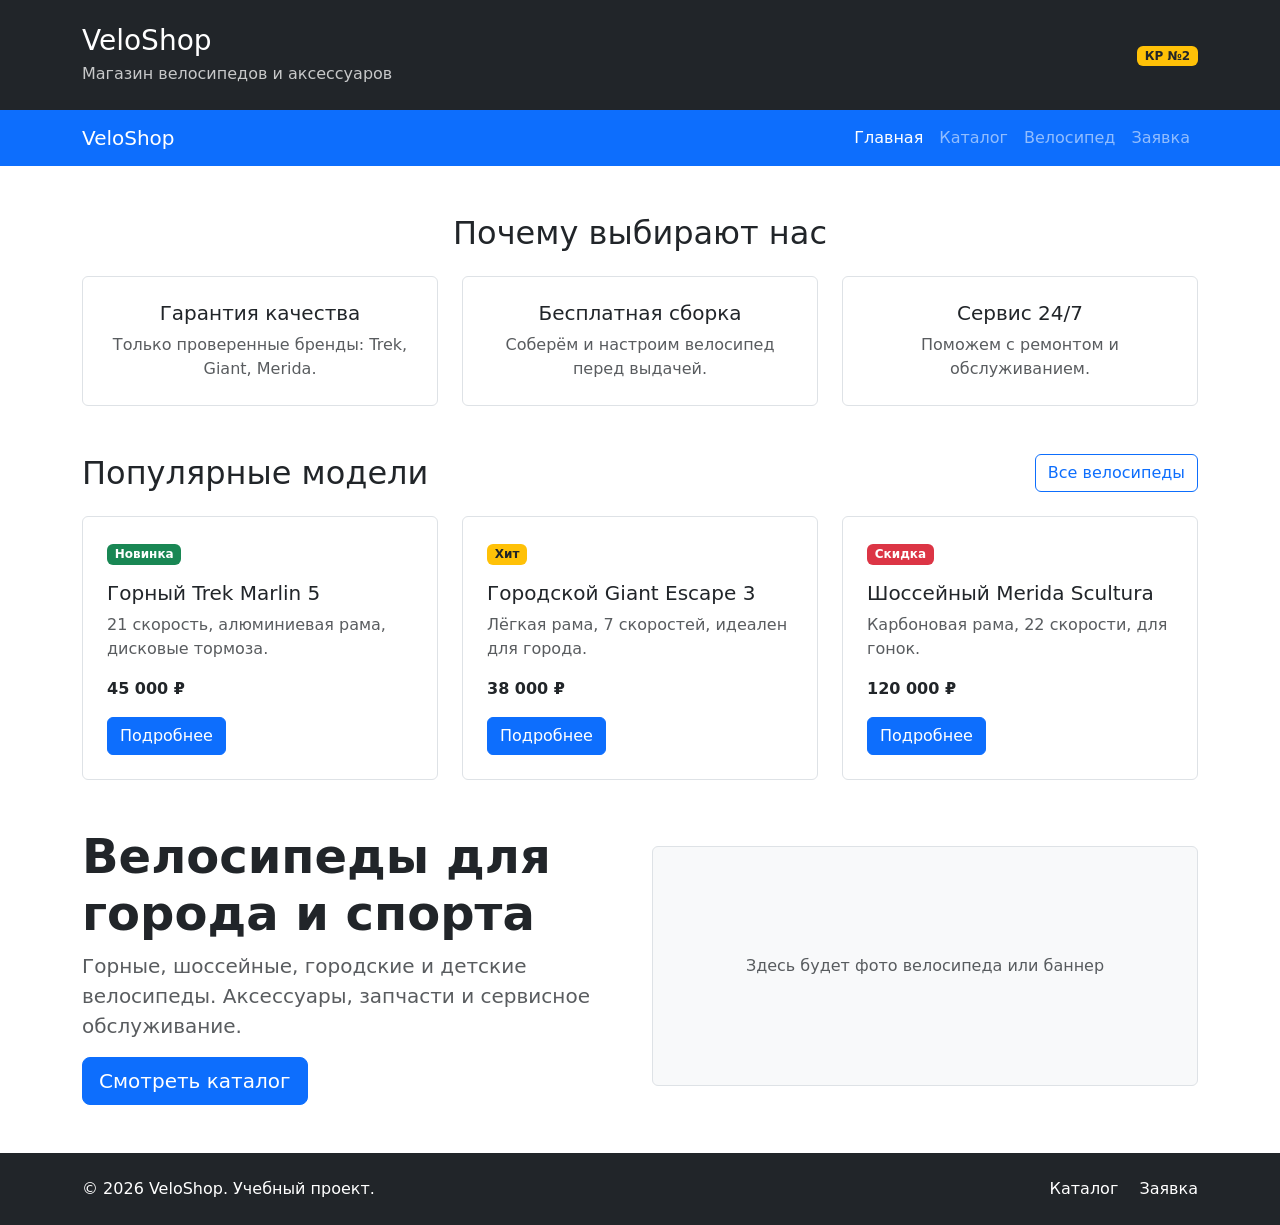
==== index.html @ 2512072e "feat: create VeloShop Bootstrap grid homepage" ====
<!DOCTYPE html>
<html lang="ru">
<head>
    <meta charset="UTF-8">
    <meta name="viewport" content="width=device-width, initial-scale=1.0">
    <title>Главная – VeloShop</title>

    <!-- Bootstrap CSS через CDN -->
    <link href="https://cdn.jsdelivr.net/npm/bootstrap@5.3.8/dist/css/bootstrap.min.css" rel="stylesheet">

    <!-- Собственные стили (ПОСЛЕ Bootstrap) -->
    <link rel="stylesheet" href="css/custom.css">
</head>
<body>
    <header class="bg-dark text-white py-4">
        <div class="container">
            <div class="row align-items-center">
                <div class="col-12 col-md-8">
                    <h1 class="h3 mb-1">VeloShop</h1>
                    <p class="mb-0 opacity-75">Магазин велосипедов и аксессуаров</p>
                </div>
                <div class="col-12 col-md-4 text-md-end mt-3 mt-md-0">
                    <span class="badge bg-warning text-dark">КР №2</span>
                </div>
            </div>
        </div>
    </header>

    <nav class="navbar navbar-expand-lg navbar-dark bg-primary">
        <div class="container">
            <a class="navbar-brand" href="index.html">VeloShop</a>
            <button class="navbar-toggler" type="button" data-bs-toggle="collapse" data-bs-target="#mainNavbar" aria-controls="mainNavbar" aria-expanded="false" aria-label="Переключить навигацию">
                <span class="navbar-toggler-icon"></span>
            </button>
            <div class="collapse navbar-collapse" id="mainNavbar">
                <ul class="navbar-nav ms-auto">
                    <li class="nav-item"><a class="nav-link active" href="index.html">Главная</a></li>
                    <li class="nav-item"><a class="nav-link" href="catalog.html">Каталог</a></li>
                    <li class="nav-item"><a class="nav-link" href="product.html">Велосипед</a></li>
                    <li class="nav-item"><a class="nav-link" href="order.html">Заявка</a></li>
                </ul>
            </div>
        </div>
    </nav>

    <main>

        <section class="container my-5">
            <h2 class="text-center mb-4">Почему выбирают нас</h2>
            <div class="row g-4">
                <div class="col-12 col-md-4">
                    <div class="p-4 border rounded h-100 bg-white text-center">
                        <h3 class="h5">Гарантия качества</h3>
                        <p class="mb-0 text-muted">Только проверенные бренды: Trek, Giant, Merida.</p>
                    </div>
                </div>
                <div class="col-12 col-md-4">
                    <div class="p-4 border rounded h-100 bg-white text-center">
                        <h3 class="h5">Бесплатная сборка</h3>
                        <p class="mb-0 text-muted">Соберём и настроим велосипед перед выдачей.</p>
                    </div>
                </div>
                <div class="col-12 col-md-4">
                    <div class="p-4 border rounded h-100 bg-white text-center">
                        <h3 class="h5">Сервис 24/7</h3>
                        <p class="mb-0 text-muted">Поможем с ремонтом и обслуживанием.</p>
                    </div>
                </div>
            </div>
        </section>

        <section class="container my-5">
            <div class="d-flex justify-content-between align-items-center mb-4">
                <h2 class="mb-0">Популярные модели</h2>
                <a class="btn btn-outline-primary" href="catalog.html">Все велосипеды</a>
            </div>

            <div class="row g-4">
                <!-- Велосипед 1 -->
                <div class="col-12 col-md-6 col-lg-4">
                    <div class="border rounded h-100 p-4">
                        <span class="badge bg-success mb-3">Новинка</span>
                        <h3 class="h5">Горный Trek Marlin 5</h3>
                        <p class="text-muted">21 скорость, алюминиевая рама, дисковые тормоза.</p>
                        <p class="fw-bold mb-3">45 000 ₽</p>
                        <a class="btn btn-primary" href="product.html">Подробнее</a>
                    </div>
                </div>
                <!-- Велосипед 2 -->
                <div class="col-12 col-md-6 col-lg-4">
                    <div class="border rounded h-100 p-4">
                        <span class="badge bg-warning text-dark mb-3">Хит</span>
                        <h3 class="h5">Городской Giant Escape 3</h3>
                        <p class="text-muted">Лёгкая рама, 7 скоростей, идеален для города.</p>
                        <p class="fw-bold mb-3">38 000 ₽</p>
                        <a class="btn btn-primary" href="product.html">Подробнее</a>
                    </div>
                </div>
                <!-- Велосипед 3 -->
                <div class="col-12 col-md-6 col-lg-4">
                    <div class="border rounded h-100 p-4">
                        <span class="badge bg-danger mb-3">Скидка</span>
                        <h3 class="h5">Шоссейный Merida Scultura</h3>
                        <p class="text-muted">Карбоновая рама, 22 скорости, для гонок.</p>
                        <p class="fw-bold mb-3">120 000 ₽</p>
                        <a class="btn btn-primary" href="product.html">Подробнее</a>
                    </div>
                </div>
            </div>
        </section>

        <section class="container my-5">
            <div class="row align-items-center g-4">
                <div class="col-12 col-lg-6">
                    <h2 class="display-5 fw-bold">Велосипеды для города и спорта</h2>
                    <p class="lead text-muted">
                        Горные, шоссейные, городские и детские велосипеды.
                        Аксессуары, запчасти и сервисное обслуживание.
                    </p>
                    <a class="btn btn-primary btn-lg" href="catalog.html">Смотреть каталог</a>
                </div>
                <div class="col-12 col-lg-6">
                    <div class="p-5 bg-light border rounded text-center placeholder-box">
                        <p class="mb-0 text-muted">Здесь будет фото велосипеда или баннер</p>
                    </div>
                </div>
            </div>
        </section>

    </main>

    <footer class="bg-dark text-white py-4 mt-5">
        <div class="container">
            <div class="row align-items-center g-3">
                <div class="col-12 col-md-6">
                    <p class="mb-0">&copy; 2026 VeloShop. Учебный проект.</p>
                </div>
                <div class="col-12 col-md-6 text-md-end">
                    <a class="text-white text-decoration-none me-3" href="catalog.html">Каталог</a>
                    <a class="text-white text-decoration-none" href="order.html">Заявка</a>
                </div>
            </div>
        </div>
    </footer>

    <!-- Сюда добавим контент -->

    <!-- Bootstrap JS Bundle -->
    <script src="https://cdn.jsdelivr.net/npm/bootstrap@5.3.8/dist/js/bootstrap.bundle.min.js"></script>
</body>
</html>
---- css/custom.css ----
body {
    min-height: 100vh;
}

.placeholder-box {
    min-height: 240px;
    display: flex;
    align-items: center;
    justify-content: center;
}
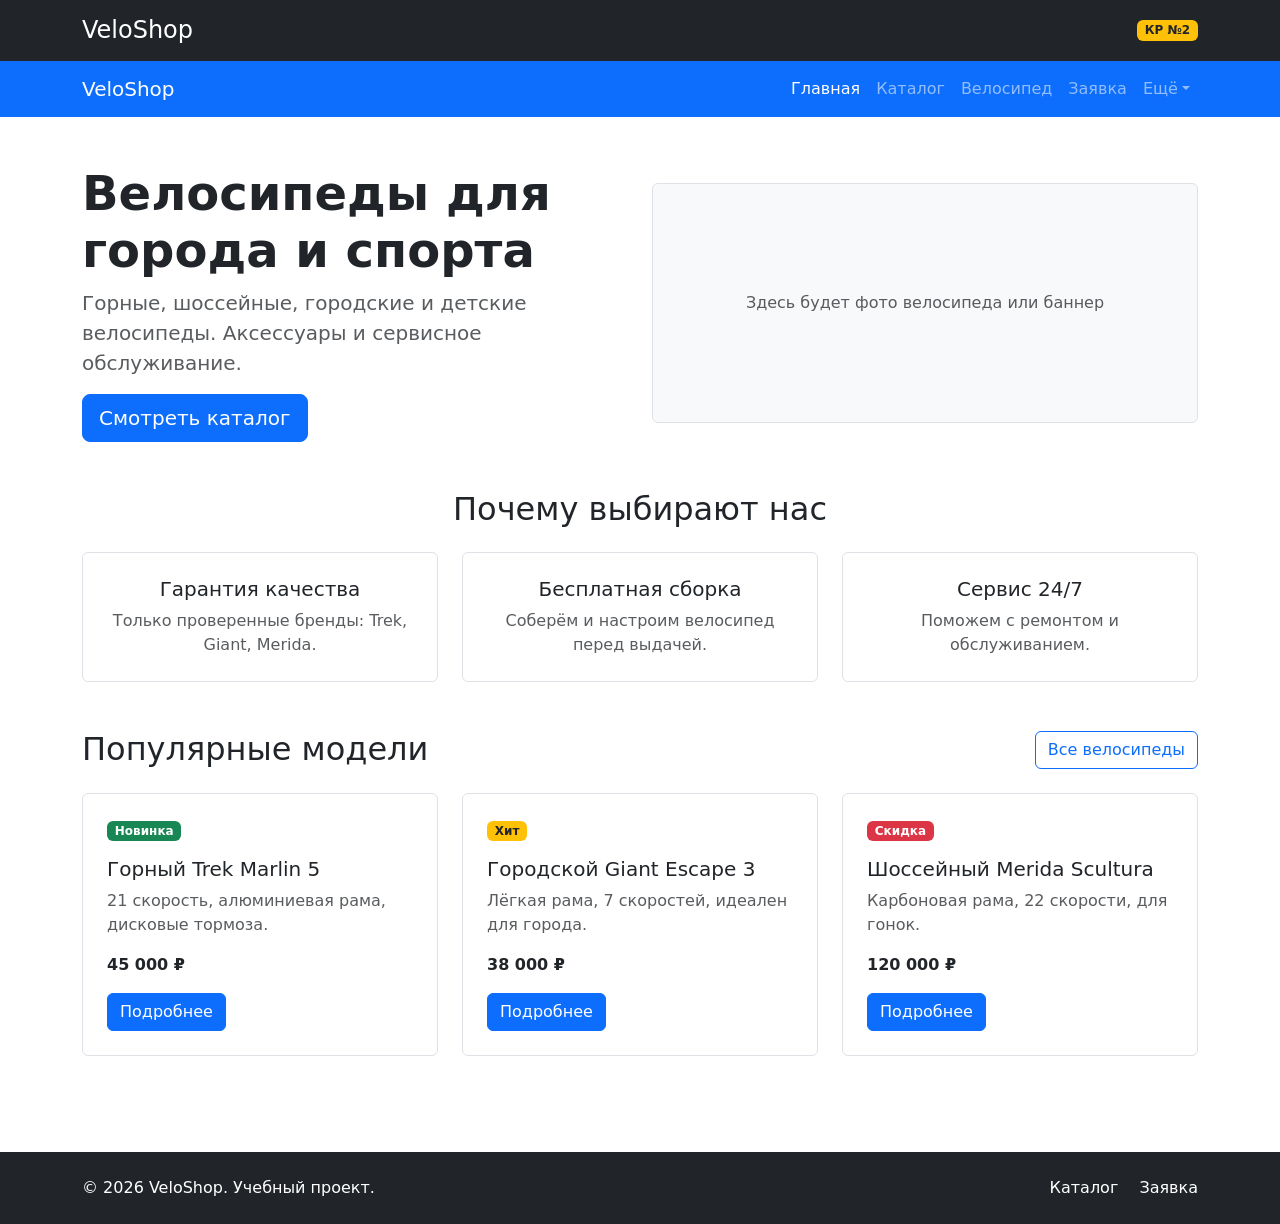
==== commit b7b38117: "feat: add Bootstrap components pages" ====
--- a/index.html
+++ b/index.html
@@ -4,28 +4,22 @@
     <meta charset="UTF-8">
     <meta name="viewport" content="width=device-width, initial-scale=1.0">
     <title>Главная – VeloShop</title>
-
-    <!-- Bootstrap CSS через CDN -->
+    <!-- Bootstrap CSS -->
     <link href="https://cdn.jsdelivr.net/npm/bootstrap@5.3.8/dist/css/bootstrap.min.css" rel="stylesheet">
-
-    <!-- Собственные стили (ПОСЛЕ Bootstrap) -->
+    <!-- Собственные стили -->
     <link rel="stylesheet" href="css/custom.css">
 </head>
 <body>
-    <header class="bg-dark text-white py-4">
-        <div class="container">
-            <div class="row align-items-center">
-                <div class="col-12 col-md-8">
-                    <h1 class="h3 mb-1">VeloShop</h1>
-                    <p class="mb-0 opacity-75">Магазин велосипедов и аксессуаров</p>
-                </div>
-                <div class="col-12 col-md-4 text-md-end mt-3 mt-md-0">
-                    <span class="badge bg-warning text-dark">КР №2</span>
-                </div>
-            </div>
+
+    <!-- Шапка -->
+    <header class="bg-dark text-white py-3">
+        <div class="container d-flex justify-content-between align-items-center">
+            <h1 class="h4 mb-0">VeloShop</h1>
+            <span class="badge bg-warning text-dark">КР №2</span>
         </div>
     </header>
 
+    <!-- Навигация -->
     <nav class="navbar navbar-expand-lg navbar-dark bg-primary">
         <div class="container">
             <a class="navbar-brand" href="index.html">VeloShop</a>
@@ -34,17 +28,41 @@
             </button>
             <div class="collapse navbar-collapse" id="mainNavbar">
                 <ul class="navbar-nav ms-auto">
-                    <li class="nav-item"><a class="nav-link active" href="index.html">Главная</a></li>
+                    <li class="nav-item"><a class="nav-link active" aria-current="page" href="index.html">Главная</a></li>
                     <li class="nav-item"><a class="nav-link" href="catalog.html">Каталог</a></li>
                     <li class="nav-item"><a class="nav-link" href="product.html">Велосипед</a></li>
                     <li class="nav-item"><a class="nav-link" href="order.html">Заявка</a></li>
+                    <li class="nav-item dropdown">
+                        <a class="nav-link dropdown-toggle" href="#" role="button" data-bs-toggle="dropdown" aria-expanded="false">Ещё</a>
+                        <ul class="dropdown-menu">
+                            <li><a class="dropdown-item" href="catalog.html">Все велосипеды</a></li>
+                            <li><a class="dropdown-item" href="order.html">Оформить заявку</a></li>
+                        </ul>
+                    </li>
                 </ul>
             </div>
         </div>
     </nav>
 
+    <!-- Основное содержимое -->
     <main>
+        <!-- Hero-блок -->
+        <section class="container my-5">
+            <div class="row align-items-center g-4">
+                <div class="col-12 col-lg-6">
+                    <h2 class="display-5 fw-bold">Велосипеды для города и спорта</h2>
+                    <p class="lead text-muted">Горные, шоссейные, городские и детские велосипеды. Аксессуары и сервисное обслуживание.</p>
+                    <a class="btn btn-primary btn-lg" href="catalog.html">Смотреть каталог</a>
+                </div>
+                <div class="col-12 col-lg-6">
+                    <div class="p-5 bg-light border rounded text-center placeholder-box">
+                        <p class="mb-0 text-muted">Здесь будет фото велосипеда или баннер</p>
+                    </div>
+                </div>
+            </div>
+        </section>
 
+        <!-- Преимущества -->
         <section class="container my-5">
             <h2 class="text-center mb-4">Почему выбирают нас</h2>
             <div class="row g-4">
@@ -69,14 +87,14 @@
             </div>
         </section>
 
+        <!-- Популярные товары -->
         <section class="container my-5">
             <div class="d-flex justify-content-between align-items-center mb-4">
                 <h2 class="mb-0">Популярные модели</h2>
                 <a class="btn btn-outline-primary" href="catalog.html">Все велосипеды</a>
             </div>
-
             <div class="row g-4">
-                <!-- Велосипед 1 -->
+                <!-- Карточка 1 -->
                 <div class="col-12 col-md-6 col-lg-4">
                     <div class="border rounded h-100 p-4">
                         <span class="badge bg-success mb-3">Новинка</span>
@@ -86,7 +104,7 @@
                         <a class="btn btn-primary" href="product.html">Подробнее</a>
                     </div>
                 </div>
-                <!-- Велосипед 2 -->
+                <!-- Карточка 2 -->
                 <div class="col-12 col-md-6 col-lg-4">
                     <div class="border rounded h-100 p-4">
                         <span class="badge bg-warning text-dark mb-3">Хит</span>
@@ -96,7 +114,7 @@
                         <a class="btn btn-primary" href="product.html">Подробнее</a>
                     </div>
                 </div>
-                <!-- Велосипед 3 -->
+                <!-- Карточка 3 -->
                 <div class="col-12 col-md-6 col-lg-4">
                     <div class="border rounded h-100 p-4">
                         <span class="badge bg-danger mb-3">Скидка</span>
@@ -108,27 +126,9 @@
                 </div>
             </div>
         </section>
-
-        <section class="container my-5">
-            <div class="row align-items-center g-4">
-                <div class="col-12 col-lg-6">
-                    <h2 class="display-5 fw-bold">Велосипеды для города и спорта</h2>
-                    <p class="lead text-muted">
-                        Горные, шоссейные, городские и детские велосипеды.
-                        Аксессуары, запчасти и сервисное обслуживание.
-                    </p>
-                    <a class="btn btn-primary btn-lg" href="catalog.html">Смотреть каталог</a>
-                </div>
-                <div class="col-12 col-lg-6">
-                    <div class="p-5 bg-light border rounded text-center placeholder-box">
-                        <p class="mb-0 text-muted">Здесь будет фото велосипеда или баннер</p>
-                    </div>
-                </div>
-            </div>
-        </section>
-
     </main>
 
+    <!-- Подвал -->
     <footer class="bg-dark text-white py-4 mt-5">
         <div class="container">
             <div class="row align-items-center g-3">
@@ -143,8 +143,6 @@
         </div>
     </footer>
 
-    <!-- Сюда добавим контент -->
-
     <!-- Bootstrap JS Bundle -->
     <script src="https://cdn.jsdelivr.net/npm/bootstrap@5.3.8/dist/js/bootstrap.bundle.min.js"></script>
 </body>
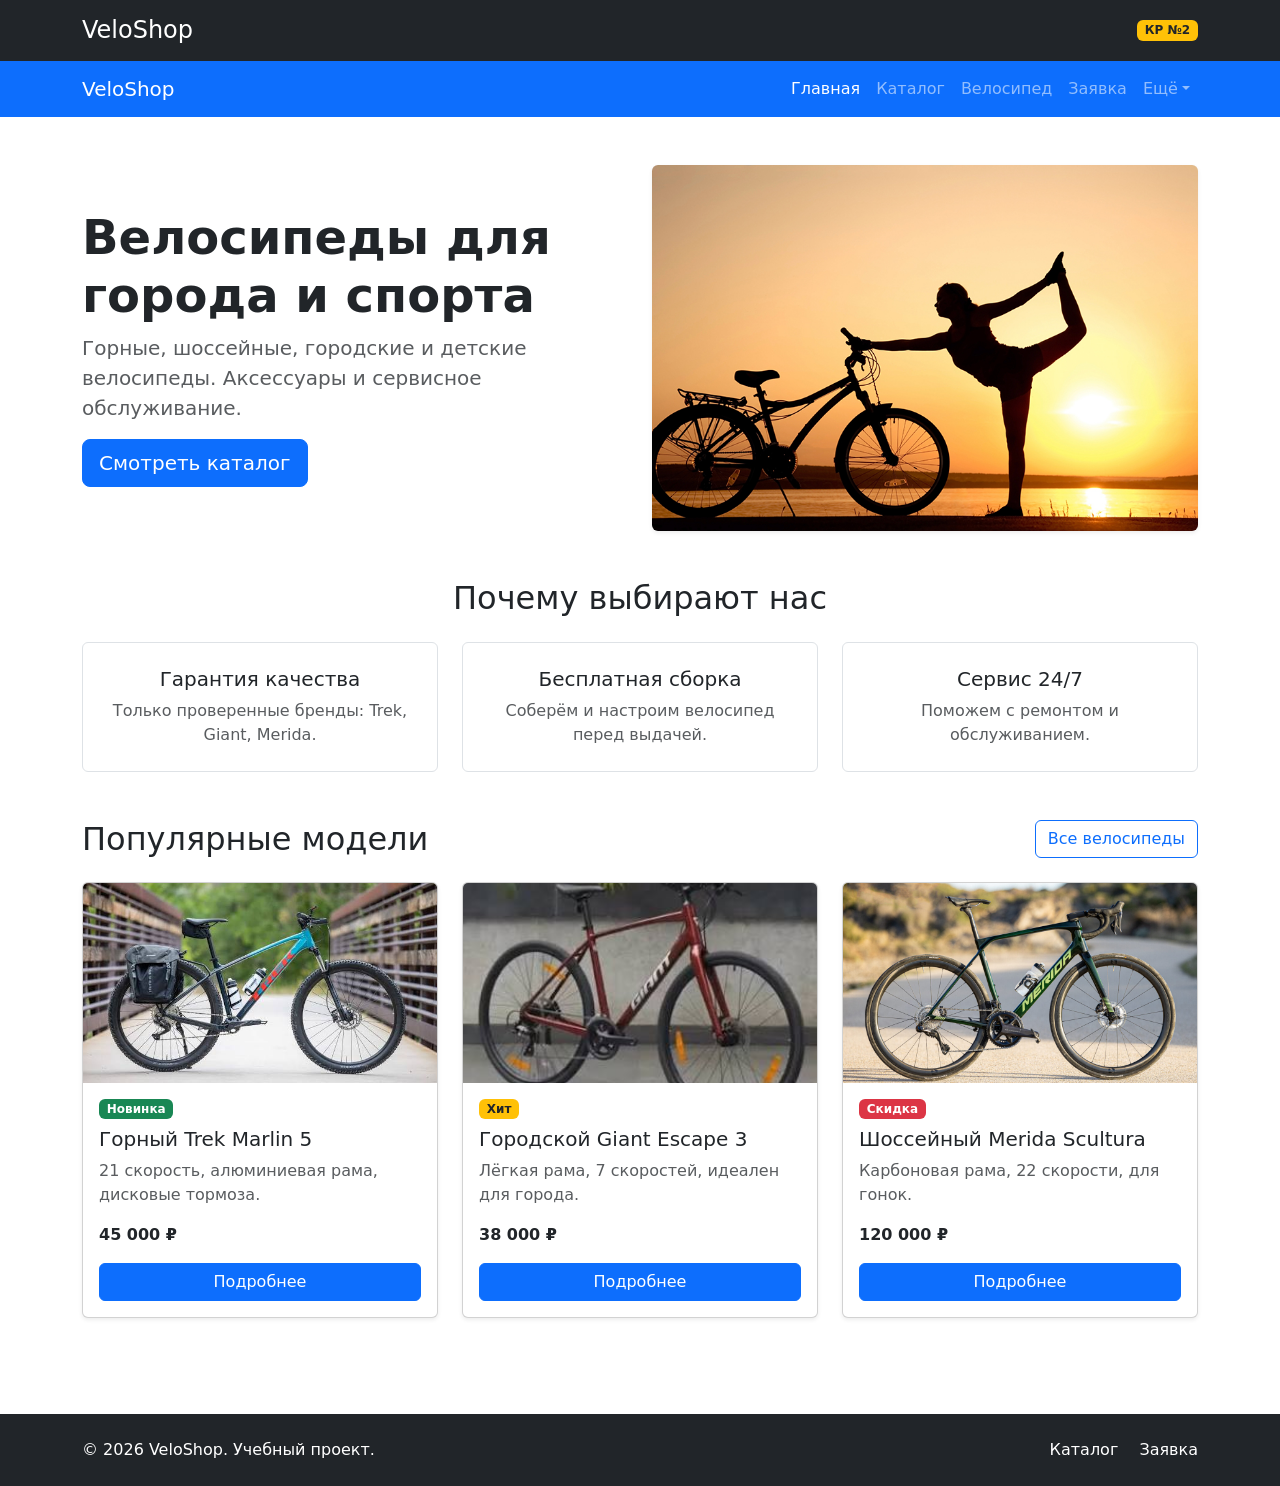
==== commit 07f0a299: "feat: add modal forms, images and new bikes" ====
--- a/index.html
+++ b/index.html
@@ -5,8 +5,7 @@
     <meta name="viewport" content="width=device-width, initial-scale=1.0">
     <title>Главная – VeloShop</title>
     <!-- Bootstrap CSS -->
-    <link href="https://cdn.jsdelivr.net/npm/bootstrap@5.3.8/dist/css/bootstrap.min.css" rel="stylesheet">
-    <!-- Собственные стили -->
+    <link rel="stylesheet" href="vendor/bootstrap/css/bootstrap.min.css">
     <link rel="stylesheet" href="css/custom.css">
 </head>
 <body>
@@ -55,8 +54,8 @@
                     <a class="btn btn-primary btn-lg" href="catalog.html">Смотреть каталог</a>
                 </div>
                 <div class="col-12 col-lg-6">
-                    <div class="p-5 bg-light border rounded text-center placeholder-box">
-                        <p class="mb-0 text-muted">Здесь будет фото велосипеда или баннер</p>
+                    <img src="images/hero-bike.jpg" class="img-fluid rounded shadow-sm" alt="Велосипед">
+                        
                     </div>
                 </div>
             </div>
@@ -96,32 +95,43 @@
             <div class="row g-4">
                 <!-- Карточка 1 -->
                 <div class="col-12 col-md-6 col-lg-4">
-                    <div class="border rounded h-100 p-4">
-                        <span class="badge bg-success mb-3">Новинка</span>
-                        <h3 class="h5">Горный Trek Marlin 5</h3>
-                        <p class="text-muted">21 скорость, алюминиевая рама, дисковые тормоза.</p>
-                        <p class="fw-bold mb-3">45 000 ₽</p>
-                        <a class="btn btn-primary" href="product.html">Подробнее</a>
+                    <div class="card h-100 shadow-sm">
+                        <img src="images/marlin.jpg" class="card-img-top" alt="Горный Trek Marlin 5">
+                        <div class="card-body d-flex flex-column">
+                            <span class="badge bg-success mb-2 align-self-start">Новинка</span>
+                            <h3 class="h5 card-title">Горный Trek Marlin 5</h3>
+                            <p class="text-muted card-text">21 скорость, алюминиевая рама, дисковые тормоза.</p>
+                            <p class="fw-bold mb-3 mt-auto">45 000 ₽</p>
+                            <a class="btn btn-primary w-100" href="product.html">Подробнее</a>
+                        </div>
                     </div>
                 </div>
+                
                 <!-- Карточка 2 -->
                 <div class="col-12 col-md-6 col-lg-4">
-                    <div class="border rounded h-100 p-4">
-                        <span class="badge bg-warning text-dark mb-3">Хит</span>
-                        <h3 class="h5">Городской Giant Escape 3</h3>
-                        <p class="text-muted">Лёгкая рама, 7 скоростей, идеален для города.</p>
-                        <p class="fw-bold mb-3">38 000 ₽</p>
-                        <a class="btn btn-primary" href="product.html">Подробнее</a>
+                    <div class="card h-100 shadow-sm">
+                        <img src="images/escape.jpg" class="card-img-top" alt="Городской Giant Escape 3">
+                        <div class="card-body d-flex flex-column">
+                            <span class="badge bg-warning text-dark mb-2 align-self-start">Хит</span>
+                            <h3 class="h5 card-title">Городской Giant Escape 3</h3>
+                            <p class="text-muted card-text">Лёгкая рама, 7 скоростей, идеален для города.</p>
+                            <p class="fw-bold mb-3 mt-auto">38 000 ₽</p>
+                            <a class="btn btn-primary w-100" href="product.html">Подробнее</a>
+                        </div>
                     </div>
                 </div>
+
                 <!-- Карточка 3 -->
                 <div class="col-12 col-md-6 col-lg-4">
-                    <div class="border rounded h-100 p-4">
-                        <span class="badge bg-danger mb-3">Скидка</span>
-                        <h3 class="h5">Шоссейный Merida Scultura</h3>
-                        <p class="text-muted">Карбоновая рама, 22 скорости, для гонок.</p>
-                        <p class="fw-bold mb-3">120 000 ₽</p>
-                        <a class="btn btn-primary" href="product.html">Подробнее</a>
+                    <div class="card h-100 shadow-sm">
+                        <img src="images/scultura.jpg" class="card-img-top" alt="Шоссейный Merida Scultura">
+                        <div class="card-body d-flex flex-column">
+                            <span class="badge bg-danger mb-2 align-self-start">Скидка</span>
+                            <h3 class="h5 card-title">Шоссейный Merida Scultura</h3>
+                            <p class="text-muted card-text">Карбоновая рама, 22 скорости, для гонок.</p>
+                            <p class="fw-bold mb-3 mt-auto">120 000 ₽</p>
+                            <a class="btn btn-primary w-100" href="product.html">Подробнее</a>
+                        </div>
                     </div>
                 </div>
             </div>
@@ -144,6 +154,6 @@
     </footer>
 
     <!-- Bootstrap JS Bundle -->
-    <script src="https://cdn.jsdelivr.net/npm/bootstrap@5.3.8/dist/js/bootstrap.bundle.min.js"></script>
+    <script src="vendor/bootstrap/js/bootstrap.bundle.min.js"></script>
 </body>
 </html>
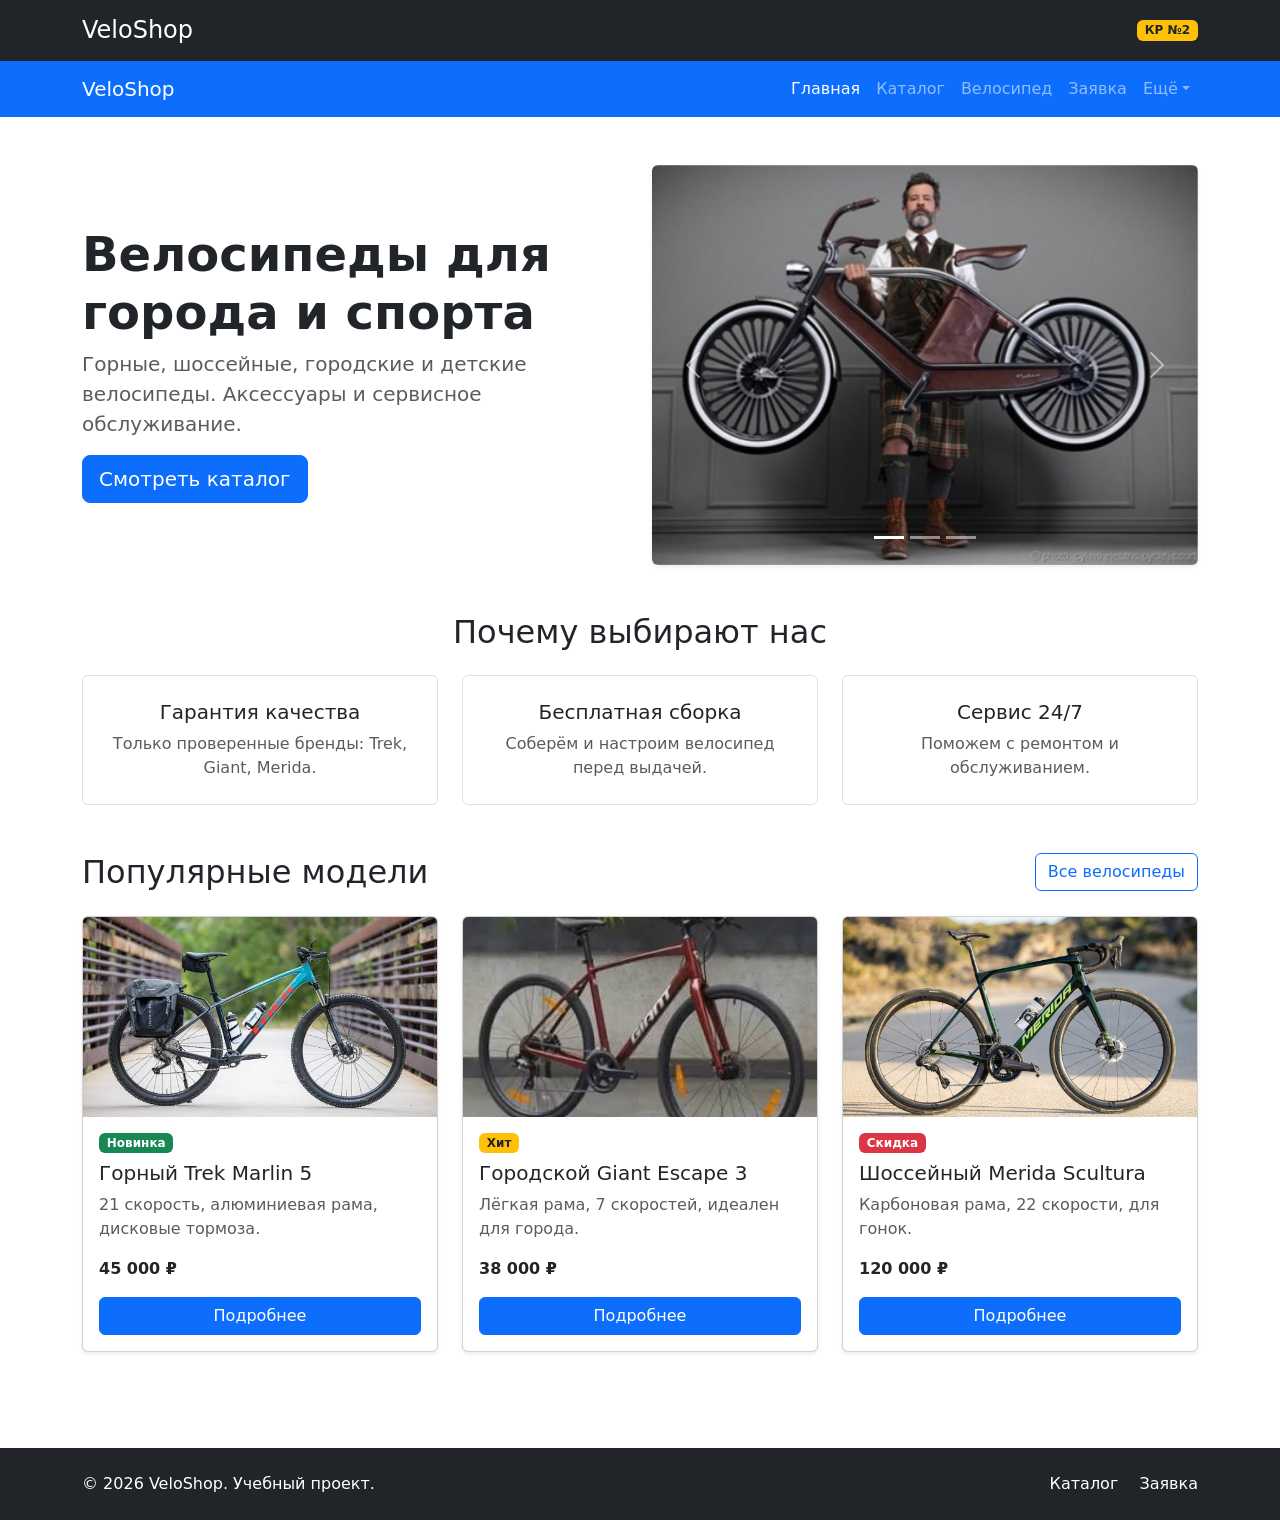
==== commit f6695525: "feat: add carousel to home page" ====
--- a/index.html
+++ b/index.html
@@ -54,8 +54,36 @@
                     <a class="btn btn-primary btn-lg" href="catalog.html">Смотреть каталог</a>
                 </div>
                 <div class="col-12 col-lg-6">
-                    <img src="images/hero-bike.jpg" class="img-fluid rounded shadow-sm" alt="Велосипед">
-                        
+                    <div id="heroCarousel" class="carousel slide shadow-sm rounded overflow-hidden" data-bs-ride="carousel">
+                        <!-- Индикаторы (точки внизу) -->
+                        <div class="carousel-indicators">
+                            <button type="button" data-bs-target="#heroCarousel" data-bs-slide-to="0" class="active" aria-current="true" aria-label="Слайд 1"></button>
+                            <button type="button" data-bs-target="#heroCarousel" data-bs-slide-to="1" aria-label="Слайд 2"></button>
+                            <button type="button" data-bs-target="#heroCarousel" data-bs-slide-to="2" aria-label="Слайд 3"></button>
+                        </div>
+
+                        <!-- Сами картинки (слайды) -->
+                        <div class="carousel-inner">
+                            <div class="carousel-item active">
+                                <img src="images/slide-1.jpg" class="d-block w-100" alt="Горный велосипед" style="height: 400px; object-fit: cover;">
+                            </div>
+                            <div class="carousel-item">
+                                <img src="images/slide-2.jpg" class="d-block w-100" alt="Шоссейный велосипед" style="height: 400px; object-fit: cover;">
+                            </div>
+                            <div class="carousel-item">
+                                <img src="images/slide-3.jpg" class="d-block w-100" alt="Городской велосипед" style="height: 400px; object-fit: cover;">
+                            </div>
+                        </div>
+
+                        <!-- Кнопки переключения (стрелки) -->
+                        <button class="carousel-control-prev" type="button" data-bs-target="#heroCarousel" data-bs-slide="prev">
+                            <span class="carousel-control-prev-icon" aria-hidden="true"></span>
+                            <span class="visually-hidden">Предыдущий</span>
+                        </button>
+                        <button class="carousel-control-next" type="button" data-bs-target="#heroCarousel" data-bs-slide="next">
+                            <span class="carousel-control-next-icon" aria-hidden="true"></span>
+                            <span class="visually-hidden">Следующий</span>
+                        </button>
                     </div>
                 </div>
             </div>
